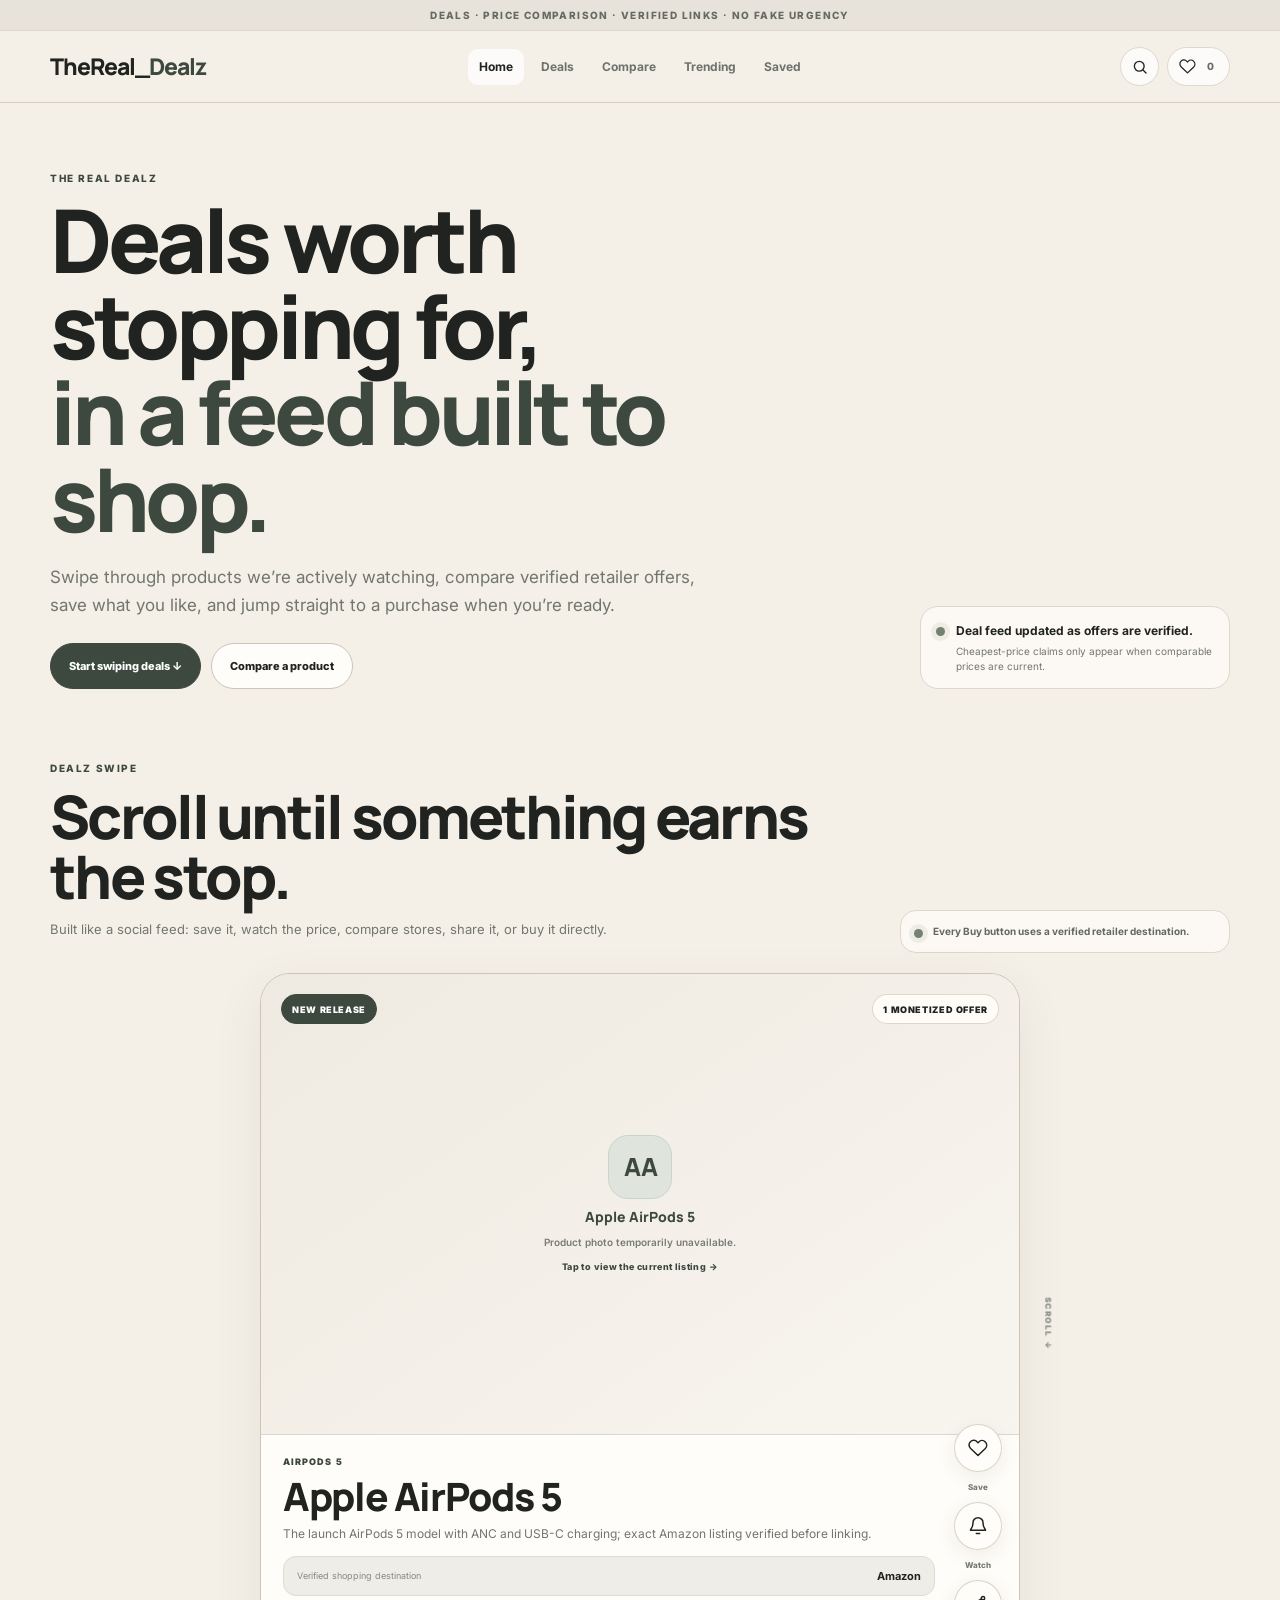
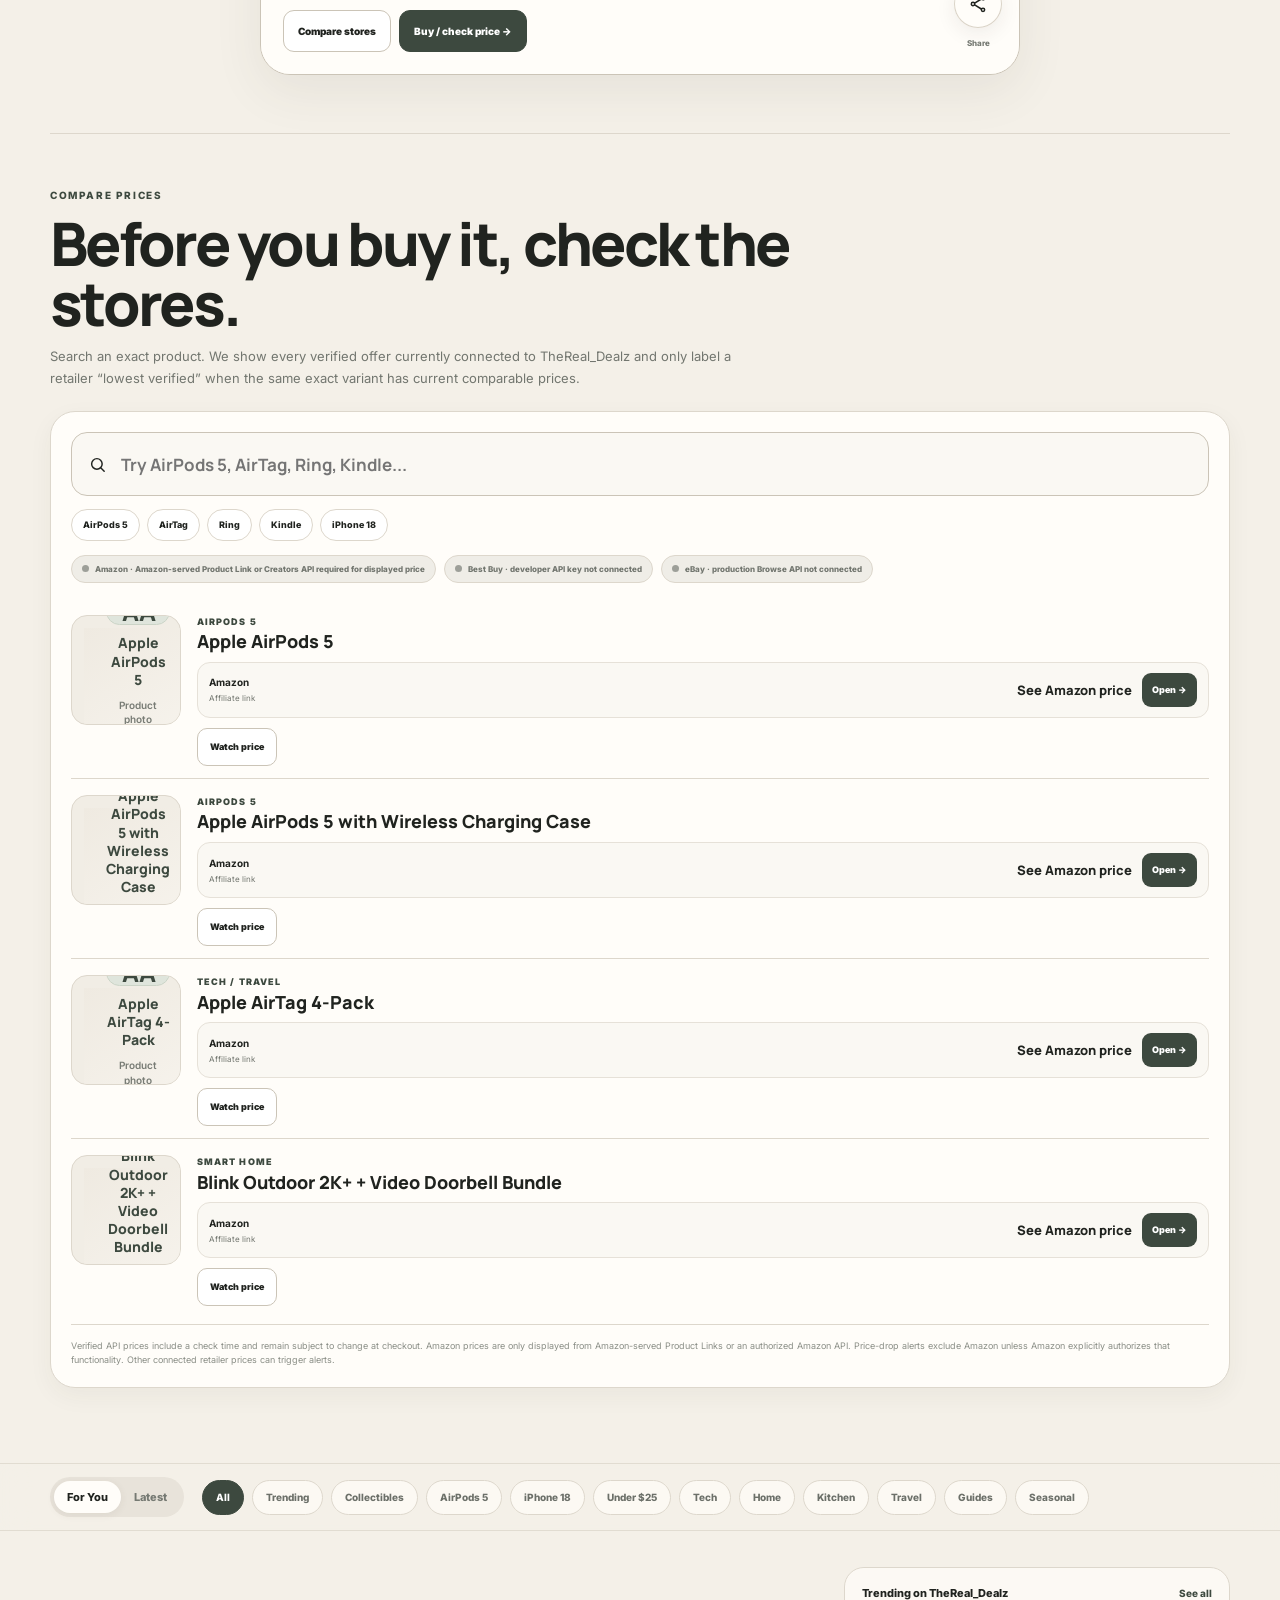
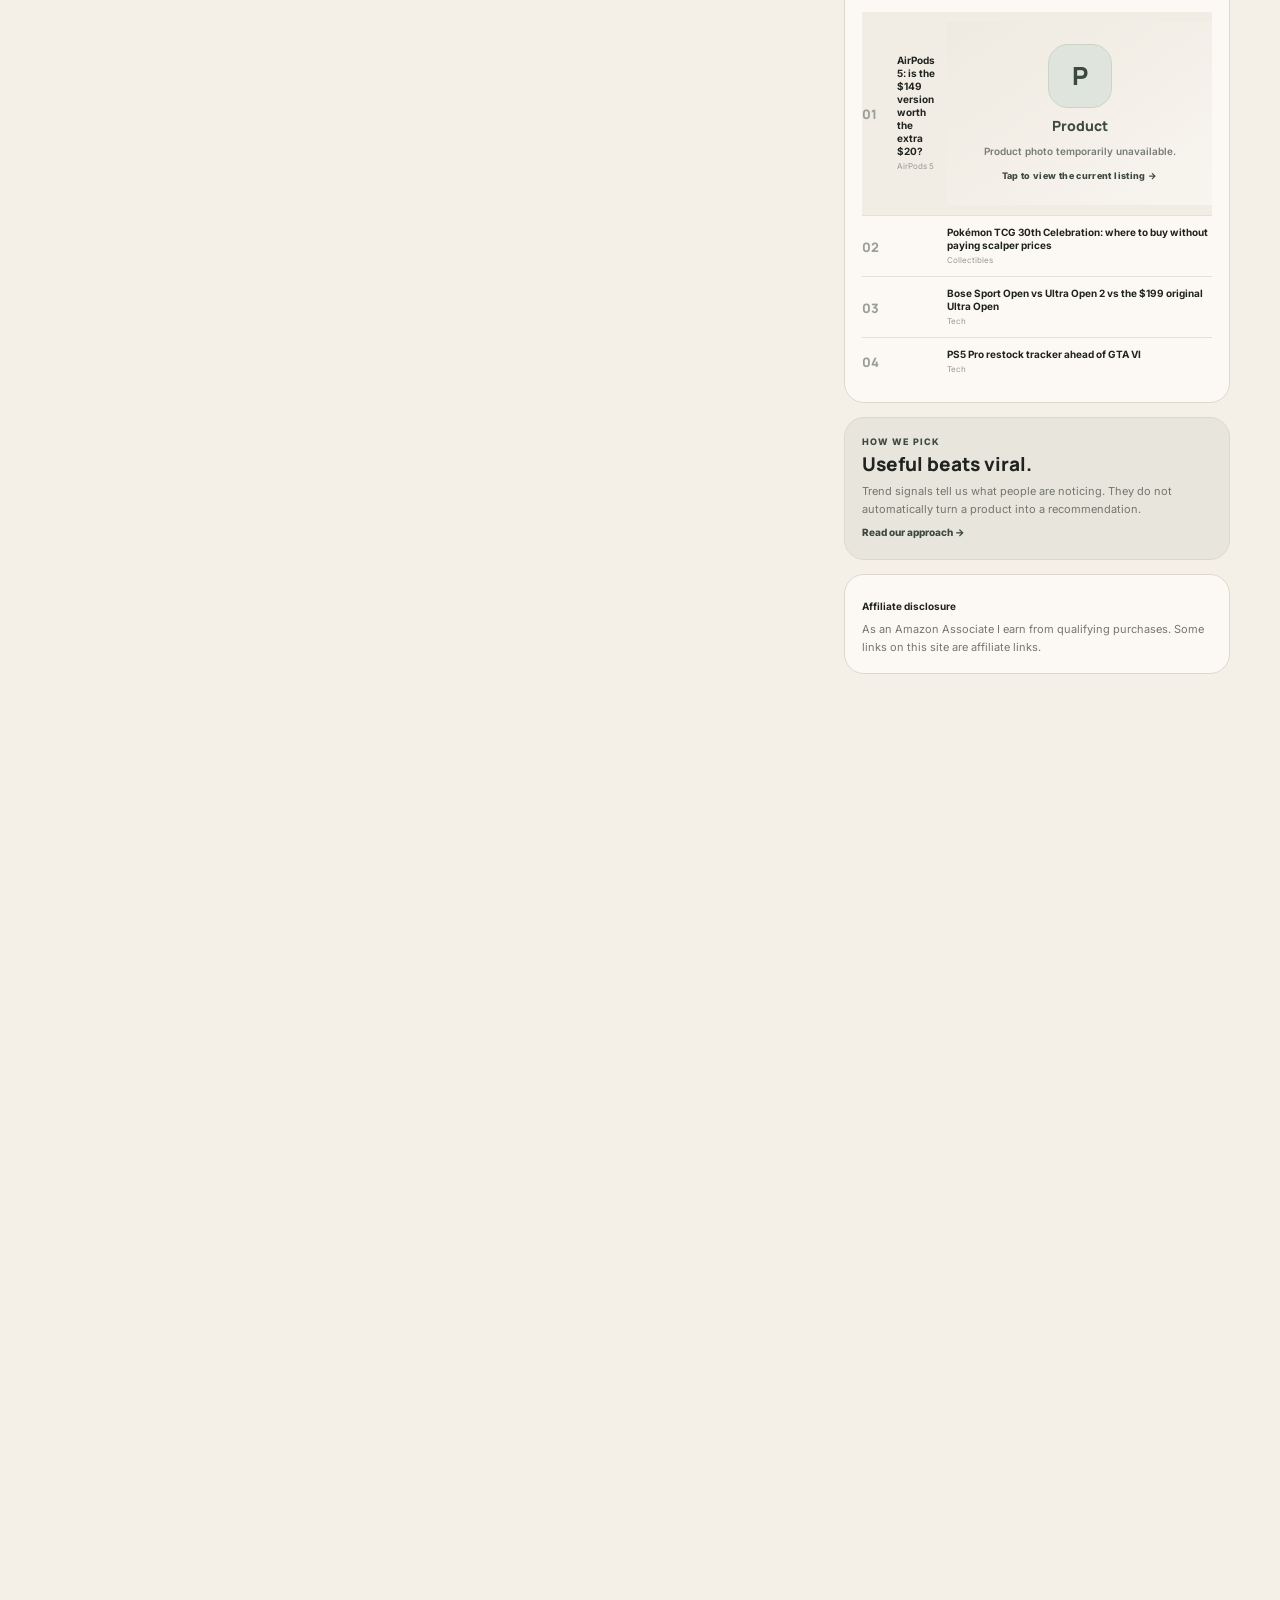
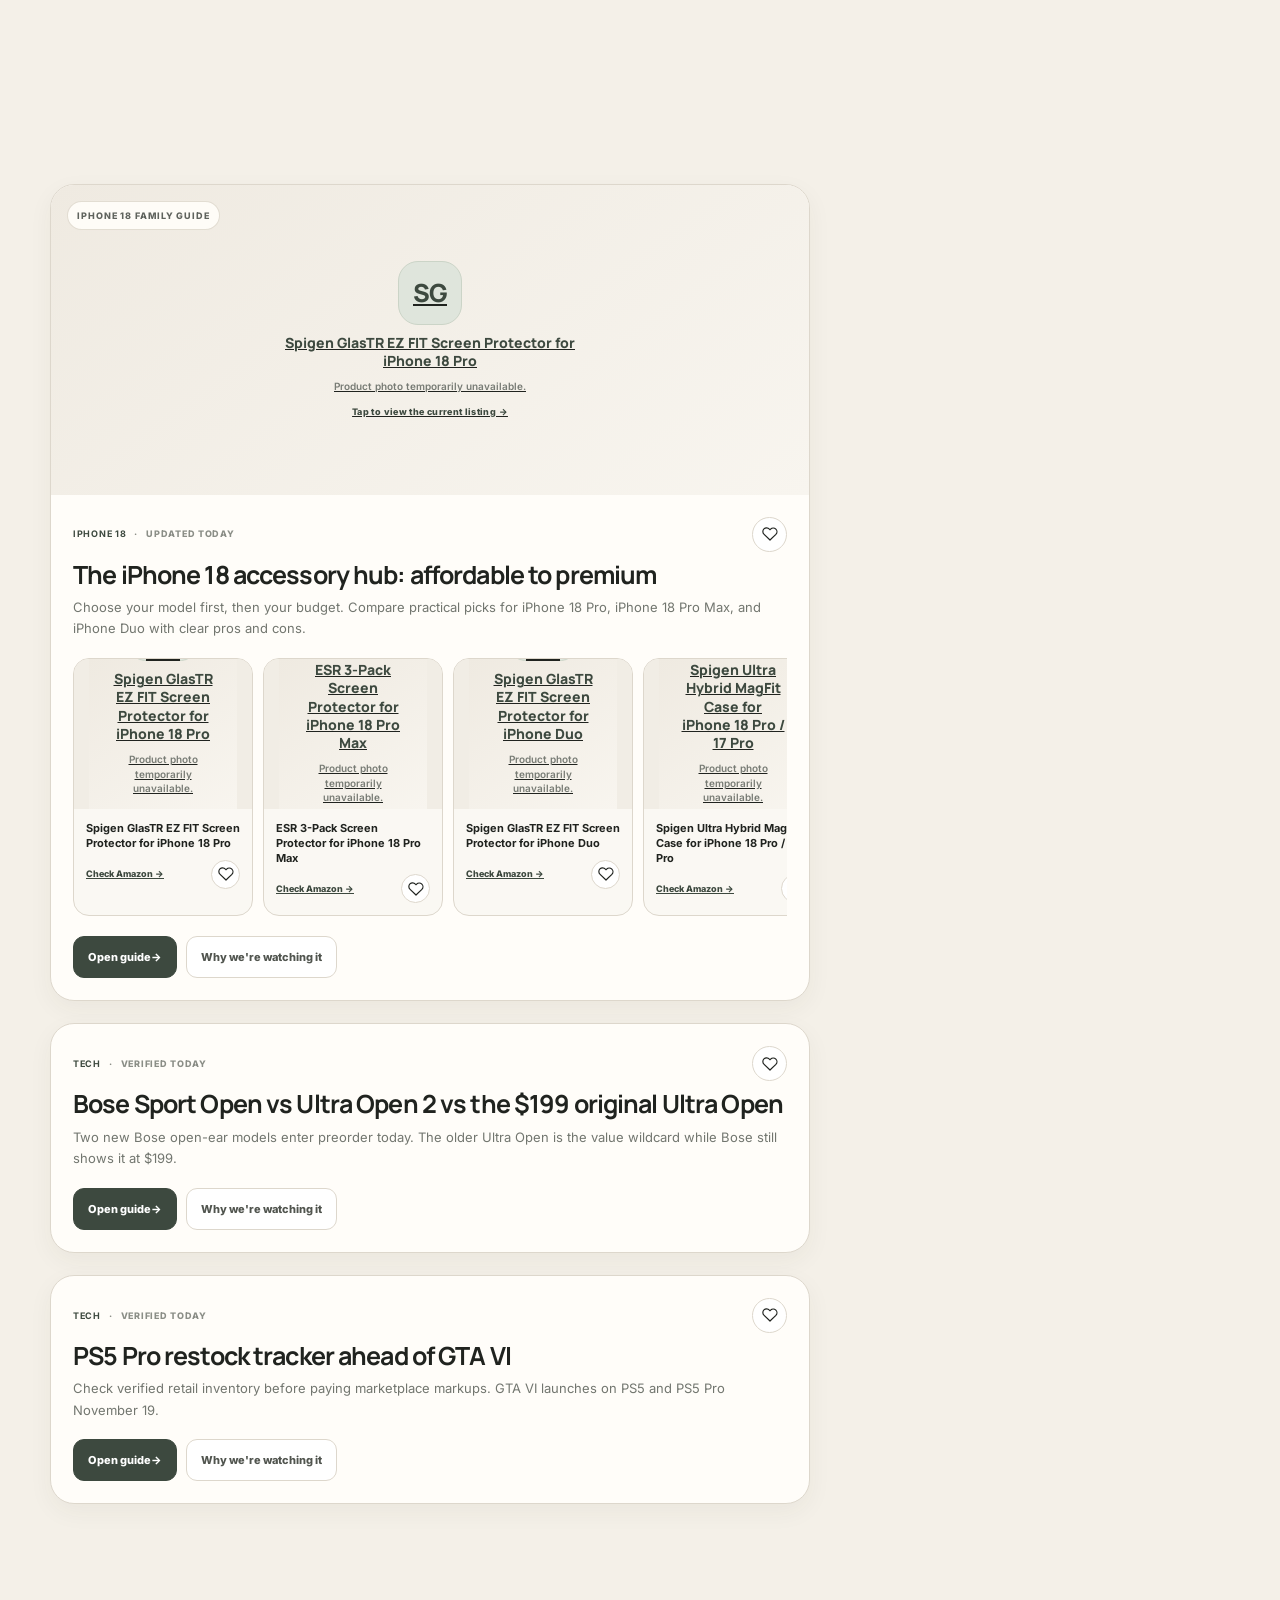
==== index.html @ d18df72d "Publish hourly price refresh compliance update" ====
<!doctype html>
<html lang="en">
<head>
  <meta charset="utf-8">
  <meta name="viewport" content="width=device-width,initial-scale=1,viewport-fit=cover">
  <meta name="theme-color" content="#f4f0e8">
  <meta http-equiv="Cache-Control" content="no-cache, no-store, must-revalidate">
  <meta name="therealdealz-build" content="2026.09.19.35">
  <meta name="description" content="TheReal_Dealz — swipe deals, compare verified retailer offers, save products, watch for price drops, and shop through verified affiliate links.">
  <title>TheReal_Dealz — Deals, Price Comparison & Shopping Finds</title>
  <link rel="preconnect" href="https://fonts.googleapis.com">
  <link rel="preconnect" href="https://fonts.gstatic.com" crossorigin>
  <link href="https://fonts.googleapis.com/css2?family=Inter:wght@400;500;600;700;800&family=Manrope:wght@600;700;800&display=swap" rel="stylesheet">
  <link rel="stylesheet" href="styles.css?v=20260919-35">
  <link rel="stylesheet" href="deals.css?v=20260919-35">
</head>
<body>
  <div class="announcement">DEALS · PRICE COMPARISON · VERIFIED LINKS · NO FAKE URGENCY</div>

  <header class="site-header">
    <div class="header-inner">
      <button class="brand nav-trigger" data-view="home" aria-label="Go home">TheReal_<span>Dealz</span></button>

      <nav class="desktop-nav" aria-label="Main navigation">
        <button class="nav-link active" data-view="home">Home</button>
        <button class="nav-link" data-deal-anchor="dealSwipe">Deals</button>
        <button class="nav-link" data-deal-anchor="dealCompare">Compare</button>
        <button class="nav-link" data-view="trending">Trending</button>
        <button class="nav-link" data-view="saved">Saved</button>
      </nav>

      <div class="header-actions">
        <button class="icon-button nav-trigger" data-view="search" aria-label="Search">
          <svg viewBox="0 0 24 24" aria-hidden="true"><circle cx="11" cy="11" r="6.5"></circle><path d="m16 16 4 4"></path></svg>
        </button>
        <button class="saved-button nav-trigger" data-view="saved" aria-label="Saved items">
          <svg viewBox="0 0 24 24" aria-hidden="true"><path d="M20.8 4.7a5.6 5.6 0 0 0-7.9 0L12 5.6l-.9-.9a5.6 5.6 0 1 0-7.9 7.9L12 21l8.8-8.4a5.6 5.6 0 0 0 0-7.9Z"></path></svg>
          <span class="saved-count" id="savedCount">0</span>
        </button>
      </div>
    </div>
  </header>

  <main id="app">
    <section class="view active" id="homeView" data-view-panel="home">
      <div class="home-intro shell">
        <div>
          <p class="kicker">THE REAL DEALZ</p>
          <h1>Deals worth stopping for,<br><span>in a feed built to shop.</span></h1>
          <p class="intro-copy">Swipe through products we’re actively watching, compare verified retailer offers, save what you like, and jump straight to a purchase when you’re ready.</p>
          <div class="hero-actions">
            <button class="hero-primary" data-deal-anchor="dealSwipe">Start swiping deals ↓</button>
            <button class="hero-secondary" data-deal-anchor="dealCompare">Compare a product</button>
          </div>
        </div>
        <div class="intro-note">
          <span class="pulse-dot"></span>
          <div><strong>Deal feed updated as offers are verified.</strong><small>Cheapest-price claims only appear when comparable prices are current.</small></div>
        </div>
      </div>

      <section class="deal-zone shell" id="dealSwipe" aria-labelledby="dealSwipeTitle">
        <div class="deal-zone-head">
          <div>
            <p class="kicker">DEALZ SWIPE</p>
            <h2 id="dealSwipeTitle">Scroll until something earns the stop.</h2>
            <p>Built like a social feed: save it, watch the price, compare stores, share it, or buy it directly.</p>
          </div>
          <div class="deal-zone-note"><span class="pulse-dot"></span><strong>Every Buy button uses a verified retailer destination.</strong></div>
        </div>
        <div class="deal-swipe-stage">
          <div class="deal-swipe-feed" id="dealSwipeFeed" aria-label="Swipeable deals feed"></div>
          <div class="deal-swipe-hint">Scroll ↓</div>
        </div>
      </section>

      <section class="compare-zone shell" id="dealCompare" aria-labelledby="dealCompareTitle">
        <div class="compare-intro">
          <p class="kicker">COMPARE PRICES</p>
          <h2 id="dealCompareTitle">Before you buy it, check the stores.</h2>
          <p>Search an exact product. We show every verified offer currently connected to TheReal_Dealz and only label a retailer “lowest verified” when the same exact variant has current comparable prices.</p>
        </div>
        <div class="compare-app">
          <label class="deal-search" for="dealCompareSearch">
            <svg viewBox="0 0 24 24" aria-hidden="true"><circle cx="11" cy="11" r="6.5"></circle><path d="m16 16 4 4"></path></svg>
            <input id="dealCompareSearch" type="search" placeholder="Try AirPods 5, AirTag, Ring, Kindle..." autocomplete="off">
          </label>
          <div class="compare-quick" id="compareQuick"></div>
          <div id="priceSourceStatus" class="price-source-status"></div>
          <div id="dealCompareResults" class="deal-compare-results"></div>
          <div class="compare-footnote">Verified API prices include a check time and remain subject to change at checkout. Amazon prices are only displayed from Amazon-served Product Links or an authorized Amazon API. Price-drop alerts exclude Amazon unless Amazon explicitly authorizes that functionality. Other connected retailer prices can trigger alerts.</div>
        </div>
      </section>

      <div class="feed-controls-wrap">
        <div class="feed-controls shell">
          <div class="feed-tabs" role="tablist" aria-label="Feed mode">
            <button class="feed-tab active" data-feed-mode="for-you">For You</button>
            <button class="feed-tab" data-feed-mode="latest">Latest</button>
          </div>
          <div class="category-scroller" id="categoryScroller" aria-label="Feed categories"></div>
        </div>
      </div>

      <div class="home-layout shell">
        <section class="feed-column" aria-label="Main shopping feed">
          <div id="featuredPost"></div>
          <div id="feed" class="feed-stack"></div>
          <div id="feedSentinel" class="feed-sentinel" aria-hidden="true"></div>
          <div id="feedEnd" class="feed-end hidden">You’re caught up for now.</div>
        </section>

        <aside class="home-sidebar">
          <div class="sidebar-card">
            <div class="sidebar-heading"><span>Trending on TheReal_Dealz</span><button data-view="trending" class="text-link nav-trigger">See all</button></div>
            <div id="sidebarTrending"></div>
          </div>
          <div class="sidebar-card soft">
            <p class="sidebar-kicker">HOW WE PICK</p>
            <h3>Useful beats viral.</h3>
            <p>Trend signals tell us what people are noticing. They do not automatically turn a product into a recommendation.</p>
            <button class="text-link open-post" data-post="how-we-pick">Read our approach →</button>
          </div>
          <div class="sidebar-card disclosure-card">
            <strong>Affiliate disclosure</strong>
            <p>As an Amazon Associate I earn from qualifying purchases. Some links on this site are affiliate links.</p>
          </div>
        </aside>
      </div>
    </section>

    <section class="view shell page-view" id="trendingView" data-view-panel="trending">
      <div class="page-head">
        <div><p class="kicker">DISCOVER</p><h2>Trending on TheReal_Dealz</h2><p>What our current monitoring system is paying attention to — not a claim about universal sales rankings.</p></div>
      </div>
      <div id="trendingList" class="rank-list"></div>
    </section>

    <section class="view shell page-view" id="watchlistView" data-view-panel="watchlist">
      <div class="page-head">
        <div><p class="kicker">WATCHLIST</p><h2>Products we’re actively watching.</h2><p>Saved products and verified shopping destinations. API-backed prices refresh through the site price service; otherwise the retailer remains the source of truth.</p></div>
      </div>
      <div id="watchlistGrid" class="product-grid"></div>
    </section>

    <section class="view shell page-view" id="guidesView" data-view-panel="guides">
      <div class="page-head">
        <div><p class="kicker">BUYING GUIDES</p><h2>Know what you’re buying.</h2><p>Practical explainers and comparisons designed to help before you click “buy.”</p></div>
      </div>
      <div id="guidesFeed" class="feed-stack narrow"></div>
    </section>

    <section class="view shell page-view" id="categoriesView" data-view-panel="categories">
      <div class="page-head">
        <div><p class="kicker">BROWSE</p><h2>Shop by interest.</h2><p>Choose a category and jump straight into a filtered feed.</p></div>
      </div>
      <div id="categoryGrid" class="category-grid"></div>
    </section>

    <section class="view shell page-view search-page" id="searchView" data-view-panel="search">
      <div class="search-shell">
        <p class="kicker">SEARCH THE FEED</p>
        <label class="search-box" for="siteSearch">
          <svg viewBox="0 0 24 24" aria-hidden="true"><circle cx="11" cy="11" r="6.5"></circle><path d="m16 16 4 4"></path></svg>
          <input id="siteSearch" type="search" placeholder="What are you looking for?" autocomplete="off">
        </label>
        <div class="search-suggestions">
          <button data-query="iPhone 18">iPhone 18</button>
                    <button data-query="AirTag">AirTags</button>
          <button data-query="under $25">Under $25</button>
          <button data-query="Kitchen">Kitchen</button>
          <button data-query="Travel">Travel</button>
          <button data-query="Smart Home">Smart Home</button>
          <button data-query="Gift">Gift ideas</button>
        </div>
        <div id="searchResults" class="search-results"></div>
      </div>
    </section>

    <section class="view shell page-view" id="savedView" data-view-panel="saved">
      <div class="page-head">
        <div><p class="kicker">YOUR LIST</p><h2>Saved for later.</h2><p>Saved locally on this device — no account required.</p></div>
      </div>
      <div id="savedContent"></div>
    </section>

    <section class="view shell page-view" id="moreView" data-view-panel="more">
      <div class="page-head">
        <div><p class="kicker">THE REAL DEALZ</p><h2>More</h2></div>
      </div>
      <div class="more-grid">
        <button class="more-card nav-trigger" data-view="watchlist"><span>Track</span><strong>Watchlist</strong><small>Products we’re actively watching</small></button>
        <button class="more-card nav-trigger" data-view="guides"><span>Learn</span><strong>Guides</strong><small>Comparisons and buying explainers</small></button>
        <button class="more-card nav-trigger" data-view="categories"><span>Browse</span><strong>Categories</strong><small>Tech, Home, Kitchen, Travel & more</small></button>
        <a class="more-card" href="https://www.tiktok.com/@the_realdealz" target="_blank" rel="noopener"><span>Follow</span><strong>TikTok</strong><small>@the_realdealz</small></a>
        <a class="more-card" href="https://linktr.ee/TheReal_Dealz" target="_blank" rel="noopener"><span>Links</span><strong>All The Dealz</strong><small>Open Linktree</small></a>
        <div class="more-card static"><span>Transparency</span><strong>Affiliate disclosure</strong><small>As an Amazon Associate I earn from qualifying purchases.</small></div>
      </div>
      <div class="about-panel">
        <p class="kicker">ABOUT</p>
        <h3>We filter the internet so you don’t have to.</h3>
        <p>TheReal_Dealz is built around useful finds, timely shopping opportunities, and honest context. Viral does not automatically mean recommended, and an affiliate relationship does not replace verification.</p>
      </div>
    </section>
  </main>

  <nav class="mobile-nav" aria-label="Mobile navigation">
    <button class="mobile-nav-item active" data-view="home">
      <svg viewBox="0 0 24 24"><path d="m3 11 9-8 9 8"></path><path d="M5 10v10h14V10"></path></svg><span>Home</span>
    </button>
    <button class="mobile-nav-item" data-deal-anchor="dealSwipe">
      <svg viewBox="0 0 24 24"><path d="M7 4h10l3 4-8 12L4 8Z"></path><path d="M8 8h8"></path></svg><span>Deals</span>
    </button>
    <button class="mobile-nav-item" data-deal-anchor="dealCompare">
      <svg viewBox="0 0 24 24"><path d="M4 7h16"></path><path d="M4 17h16"></path><circle cx="9" cy="7" r="2"></circle><circle cx="15" cy="17" r="2"></circle></svg><span>Compare</span>
    </button>
    <button class="mobile-nav-item" data-view="saved">
      <svg viewBox="0 0 24 24"><path d="M20.8 4.7a5.6 5.6 0 0 0-7.9 0L12 5.6l-.9-.9a5.6 5.6 0 1 0-7.9 7.9L12 21l8.8-8.4a5.6 5.6 0 0 0 0-7.9Z"></path></svg><span>Saved</span>
    </button>
    <button class="mobile-nav-item" data-view="more">
      <svg viewBox="0 0 24 24"><circle cx="5" cy="12" r="1.5"></circle><circle cx="12" cy="12" r="1.5"></circle><circle cx="19" cy="12" r="1.5"></circle></svg><span>More</span>
    </button>
  </nav>

  <div class="post-modal" id="postModal" aria-hidden="true">
    <button class="modal-backdrop" data-close-modal aria-label="Close post"></button>
    <article class="modal-sheet" role="dialog" aria-modal="true" aria-labelledby="modalTitle">
      <button class="modal-close" data-close-modal aria-label="Close">×</button>
      <div id="modalContent"></div>
    </article>
  </div>

  <div class="toast" id="toast" role="status" aria-live="polite"></div>

  <script src="image-fallback.js?v=20260919-35"></script>
  <script src="data/posts.js?v=20260919-35"></script>
  <script src="app.js?v=20260919-35"></script>
  <script src="deals.js?v=20260919-35"></script>
</body>
</html>
---- styles.css ----
:root{
  --bg:#f4f0e8;
  --surface:#fffdf9;
  --surface-2:#ece7dd;
  --surface-3:#ded8cc;
  --text:#20231f;
  --muted:#72766f;
  --muted-2:#92958e;
  --sage:#748071;
  --sage-dark:#3d493f;
  --sage-soft:#dfe5dc;
  --taupe:#a89683;
  --line:#ddd7cc;
  --line-strong:#cbc4b7;
  --shadow:0 16px 50px rgba(65,58,47,.08);
  --shadow-soft:0 8px 24px rgba(65,58,47,.05);
  --radius:24px;
  --radius-sm:16px;
  --header:72px;
}
*{box-sizing:border-box}
html{scroll-behavior:smooth}
body{margin:0;background:var(--bg);color:var(--text);font-family:Inter,system-ui,-apple-system,BlinkMacSystemFont,"Segoe UI",sans-serif;line-height:1.5;-webkit-font-smoothing:antialiased;padding-bottom:0}
button,input{font:inherit}
button{color:inherit}
a{color:inherit}
img{max-width:100%}
svg{fill:none;stroke:currentColor;stroke-width:1.8;stroke-linecap:round;stroke-linejoin:round}
.shell{width:min(1180px,calc(100% - 32px));margin:auto}
.hidden{display:none!important}
.announcement{height:31px;display:grid;place-items:center;background:#e8e3da;border-bottom:1px solid var(--line);color:#666a63;font-size:10px;letter-spacing:.14em;font-weight:800}
.site-header{height:var(--header);position:sticky;top:0;z-index:40;background:rgba(244,240,232,.88);backdrop-filter:blur(18px);border-bottom:1px solid rgba(203,196,183,.8)}
.header-inner{width:min(1180px,calc(100% - 32px));height:100%;margin:auto;display:grid;grid-template-columns:1fr auto 1fr;align-items:center;gap:28px}
.brand{justify-self:start;border:0;background:none;padding:0;font:800 23px/1 Manrope,Inter,sans-serif;letter-spacing:-1px;cursor:pointer}
.brand span{color:var(--sage-dark)}
.desktop-nav{display:flex;gap:6px}
.nav-link,.feed-tab{border:0;background:transparent;cursor:pointer}
.nav-link{padding:9px 11px;border-radius:10px;color:#6e726b;font-size:12px;font-weight:700}
.nav-link:hover,.nav-link.active{background:rgba(255,255,255,.72);color:var(--text)}
.header-actions{justify-self:end;display:flex;align-items:center;gap:8px}
.icon-button,.saved-button{height:39px;border:1px solid var(--line);background:rgba(255,255,255,.74);border-radius:999px;display:flex;align-items:center;justify-content:center;cursor:pointer}
.icon-button{width:39px}.icon-button svg{width:18px;height:18px}
.saved-button{padding:0 11px;gap:6px}.saved-button svg{width:17px;height:17px}.saved-count{min-width:16px;font-size:10px;font-weight:800;color:#676b64}
.home-intro{display:grid;grid-template-columns:minmax(0,1fr) 310px;align-items:end;gap:80px;padding:68px 0 44px}
.kicker{margin:0 0 10px;color:var(--sage-dark);font-size:10px;font-weight:800;letter-spacing:.16em;text-transform:uppercase}
.home-intro h1,.page-head h2{margin:0;font-family:Manrope,Inter,sans-serif;letter-spacing:-.05em}
.home-intro h1{max-width:820px;font-size:clamp(48px,7vw,88px);line-height:.98;font-weight:800}
.home-intro h1 span{color:var(--sage-dark)}
.intro-copy{max-width:650px;margin:22px 0 0;color:var(--muted);font-size:17px;line-height:1.65}
.intro-note{align-self:end;border:1px solid var(--line);background:rgba(255,253,249,.75);border-radius:18px;padding:15px;display:grid;grid-template-columns:auto 1fr;gap:11px}
.pulse-dot{width:9px;height:9px;margin-top:5px;border-radius:50%;background:var(--sage);box-shadow:0 0 0 5px rgba(116,128,113,.11)}
.intro-note strong,.intro-note small{display:block}.intro-note strong{font-size:12px}.intro-note small{margin-top:4px;color:var(--muted);font-size:10px;line-height:1.45}
.feed-controls-wrap{position:sticky;top:var(--header);z-index:30;background:rgba(244,240,232,.92);backdrop-filter:blur(14px);border-block:1px solid rgba(221,215,204,.82)}
.feed-controls{display:flex;align-items:center;gap:18px;min-height:66px}
.feed-tabs{display:flex;padding:4px;background:#e8e3da;border-radius:999px;flex:0 0 auto}
.feed-tab{border-radius:999px;padding:8px 13px;color:#767a73;font-size:11px;font-weight:800}
.feed-tab.active{background:var(--surface);box-shadow:0 2px 9px rgba(65,58,47,.07);color:var(--text)}
.category-scroller{display:flex;gap:8px;overflow:auto;scrollbar-width:none;padding:9px 0}.category-scroller::-webkit-scrollbar{display:none}
.category-chip{flex:0 0 auto;border:1px solid var(--line);background:rgba(255,253,249,.72);border-radius:999px;padding:9px 13px;font-size:10px;font-weight:800;color:#6c7069;cursor:pointer}
.category-chip:hover,.category-chip.active{background:var(--sage-dark);border-color:var(--sage-dark);color:#fff}
.home-layout{display:grid;grid-template-columns:minmax(0,760px) minmax(260px,1fr);gap:34px;align-items:start;padding:36px 0 80px}
.feed-column{min-width:0}
.feed-stack{display:flex;flex-direction:column;gap:22px}
.feed-stack.narrow{max-width:780px}
.post-card{position:relative;background:var(--surface);border:1px solid var(--line);border-radius:var(--radius);overflow:hidden;box-shadow:var(--shadow-soft);transition:transform .2s ease,box-shadow .2s ease,border-color .2s ease}
.post-card:hover{transform:translateY(-2px);box-shadow:var(--shadow);border-color:var(--line-strong)}
.post-card.reveal{opacity:0;transform:translateY(18px)}
.post-card.reveal.visible{opacity:1;transform:none;transition:opacity .55s ease,transform .55s ease,box-shadow .2s ease,border-color .2s ease}
.featured-post{margin-bottom:22px}
.post-media{position:relative;display:block;background:#eeebe4;overflow:hidden}
.post-media img{display:block;width:100%;height:100%;object-fit:contain;padding:28px;transition:transform .35s ease}
.post-card:hover .post-media img{transform:scale(1.015)}
.post-media.media-wide{height:390px;background:linear-gradient(145deg,#e9e5dc,#faf8f3)}
.post-media.media-medium{height:310px}
.post-media.media-small{height:240px}
.media-collage{height:390px;display:grid;grid-template-columns:1.15fr .85fr;gap:1px;background:var(--line)}
.media-collage>div{background:#f8f6f1;display:flex;align-items:center;justify-content:center;overflow:hidden}
.media-collage .collage-main{grid-row:span 2}.media-collage img{width:100%;height:100%;object-fit:contain;padding:26px}
.post-badge{position:absolute;left:16px;top:16px;z-index:2;padding:7px 9px;border-radius:999px;background:rgba(255,253,249,.92);backdrop-filter:blur(8px);border:1px solid rgba(221,215,204,.85);font-size:9px;font-weight:800;letter-spacing:.1em;text-transform:uppercase;color:#5f635d}
.post-body{padding:22px}
.post-topline{display:flex;align-items:center;justify-content:space-between;gap:15px;margin-bottom:9px}
.post-meta{display:flex;align-items:center;gap:8px;flex-wrap:wrap;color:#8b8e87;font-size:9px;font-weight:800;letter-spacing:.08em;text-transform:uppercase}
.post-meta b{color:var(--sage-dark)}
.heart-button{width:35px;height:35px;border:1px solid var(--line);background:#fff;border-radius:50%;display:grid;place-items:center;cursor:pointer;flex:0 0 auto}
.heart-button svg{width:16px;height:16px}.heart-button.saved{background:var(--sage-soft);border-color:#cad2c6;color:var(--sage-dark)}.heart-button.saved svg{fill:currentColor}
.post-body h2,.post-body h3{font-family:Manrope,Inter,sans-serif;letter-spacing:-.035em}
.post-body h2{font-size:clamp(28px,4vw,43px);line-height:1.04;margin:6px 0 10px}
.post-body h3{font-size:25px;line-height:1.1;margin:5px 0 9px}
.post-body p{color:var(--muted);font-size:13px;line-height:1.65;margin:0}
.post-actions{display:flex;align-items:center;gap:9px;flex-wrap:wrap;margin-top:18px}
.primary-link,.secondary-link,.amazon-button{display:inline-flex;align-items:center;justify-content:center;min-height:42px;border-radius:11px;padding:0 14px;font-size:11px;font-weight:800;text-decoration:none;cursor:pointer}
.primary-link,.amazon-button{border:1px solid var(--sage-dark);background:var(--sage-dark);color:#fff}
.secondary-link{border:1px solid var(--line);background:#fff;color:#51554f}
.text-link{border:0;background:none;padding:0;color:var(--sage-dark);font-size:10px;font-weight:800;cursor:pointer}
.quick-card{display:grid;grid-template-columns:230px 1fr}
.quick-card .post-media{height:100%;min-height:270px;border-right:1px solid var(--line)}
.quick-card .post-body{display:flex;flex-direction:column;justify-content:center}
.product-rail{display:grid;grid-auto-flow:column;grid-auto-columns:minmax(180px,1fr);gap:10px;overflow-x:auto;scroll-snap-type:x mandatory;scrollbar-width:none;margin-top:18px;padding-bottom:2px}.product-rail::-webkit-scrollbar{display:none}
.mini-product{scroll-snap-align:start;border:1px solid var(--line);border-radius:16px;background:#faf8f3;overflow:hidden;min-width:0}
.mini-product-image{height:150px;background:#fff;display:flex;align-items:center;justify-content:center;padding:15px}.mini-product-image img{width:100%;height:100%;object-fit:contain}
.mini-product-copy{padding:12px}.mini-product-copy strong{font-size:11px;line-height:1.35;display:block}.mini-product-actions{display:flex;justify-content:space-between;align-items:center;margin-top:9px}.mini-product-actions a{font-size:9px;font-weight:800;color:var(--sage-dark)}.mini-product-actions .heart-button{width:29px;height:29px}
.comparison-row{display:grid;grid-template-columns:1fr auto 1fr;gap:12px;align-items:center;margin-top:17px}.versus{font-size:9px;font-weight:900;color:#969990}
.compare-product{border:1px solid var(--line);border-radius:15px;background:#faf8f3;padding:12px;text-align:center}.compare-product img{height:125px;object-fit:contain}.compare-product strong{display:block;font-size:10px;line-height:1.35;margin-top:7px}
.guide-art{height:310px;display:grid;place-items:center;background:linear-gradient(135deg,#dfe6da,#f0eee7);position:relative;overflow:hidden}.guide-art:before,.guide-art:after{content:"";position:absolute;border-radius:50%;border:1px solid rgba(61,73,63,.12)}.guide-art:before{width:290px;height:290px}.guide-art:after{width:180px;height:180px}.matcha-cup{position:relative;z-index:2;width:130px;height:115px;border-radius:15px 15px 55px 55px;background:#faf7ee;box-shadow:0 18px 35px rgba(48,55,45,.12)}.matcha-cup:before{content:"";position:absolute;left:9px;right:9px;top:8px;height:28px;border-radius:50%;background:#8fa37f;border:7px solid #faf7ee}.matcha-cup:after{content:"";position:absolute;right:-36px;top:29px;width:48px;height:55px;border:9px solid #faf7ee;border-left:0;border-radius:0 30px 30px 0}
.feed-sentinel{height:16px}.feed-end{text-align:center;color:#8a8d86;font-size:11px;padding:24px 0}
.empty-state{border:1px dashed var(--line-strong);border-radius:20px;padding:44px 24px;text-align:center;background:rgba(255,253,249,.52)}.empty-state h3{font:800 21px Manrope,Inter,sans-serif;margin:0 0 8px}.empty-state p{color:var(--muted);font-size:12px;max-width:500px;margin:0 auto}
.home-sidebar{position:sticky;top:calc(var(--header) + 88px);display:flex;flex-direction:column;gap:14px}
.sidebar-card{border:1px solid var(--line);background:rgba(255,253,249,.74);border-radius:20px;padding:17px}.sidebar-card.soft{background:#e8e5dc}.sidebar-card h3{font:800 19px/1.1 Manrope,Inter,sans-serif;margin:5px 0 8px}.sidebar-card p{color:#73766f;font-size:11px;line-height:1.6;margin:0}.sidebar-kicker{font-size:9px!important;font-weight:800;color:var(--sage-dark)!important;letter-spacing:.12em}
.sidebar-heading{display:flex;justify-content:space-between;align-items:center;margin-bottom:10px}.sidebar-heading>span{font-size:11px;font-weight:800}
.side-rank{display:grid;grid-template-columns:27px 42px 1fr;gap:8px;align-items:center;padding:10px 0;border-top:1px solid #e6e1d7}.side-rank:first-child{border-top:0}.side-rank .number{font:800 13px Manrope,Inter,sans-serif;color:#9c9f98}.side-rank img{width:42px;height:42px;object-fit:contain;background:#fff;border-radius:10px}.side-rank button{border:0;background:none;text-align:left;padding:0;cursor:pointer}.side-rank strong{display:block;font-size:10px;line-height:1.3}.side-rank span{display:block;color:#979a93;font-size:8px;margin-top:2px}
.disclosure-card strong{font-size:10px}.disclosure-card p{margin-top:5px}
.view{display:none}.view.active{display:block}
.page-view{padding:62px 0 90px}
.page-head{display:flex;justify-content:space-between;gap:20px;align-items:end;margin-bottom:28px}.page-head h2{font-size:clamp(38px,6vw,68px);line-height:1}.page-head p:not(.kicker){max-width:670px;color:var(--muted);font-size:13px;line-height:1.65;margin:16px 0 0}
.rank-list{display:flex;flex-direction:column;border-top:1px solid var(--line)}
.rank-card{display:grid;grid-template-columns:72px 120px minmax(0,1fr) auto;gap:20px;align-items:center;padding:18px 0;border-bottom:1px solid var(--line)}
.rank-number{font:800 34px Manrope,Inter,sans-serif;color:#a7aaa3}.rank-card img{width:120px;height:100px;object-fit:contain;background:#fff;border-radius:14px;border:1px solid var(--line)}.rank-copy strong{font:800 17px/1.25 Manrope,Inter,sans-serif;display:block}.rank-copy span{display:block;color:#898c85;font-size:10px;margin-top:5px}
.rank-card .primary-link{white-space:nowrap}
.product-grid{display:grid;grid-template-columns:repeat(3,1fr);gap:15px}
.product-card{background:var(--surface);border:1px solid var(--line);border-radius:20px;overflow:hidden;box-shadow:var(--shadow-soft);display:flex;flex-direction:column}
.product-card-image{height:230px;background:#fff;display:flex;align-items:center;justify-content:center;padding:23px}.product-card-image img{width:100%;height:100%;object-fit:contain}.product-card-copy{padding:17px;display:flex;flex-direction:column;flex:1}.product-card-label{font-size:8px;font-weight:800;letter-spacing:.11em;color:var(--sage-dark);text-transform:uppercase}.product-card h3{font:800 17px/1.25 Manrope,Inter,sans-serif;margin:7px 0 8px}.product-card p{color:var(--muted);font-size:10px;line-height:1.5;margin:0}.product-card-actions{display:flex;gap:8px;align-items:center;margin-top:auto;padding-top:14px}.product-card-actions .amazon-button{flex:1;min-height:39px}.product-card-actions .heart-button{width:39px;height:39px}
.category-grid{display:grid;grid-template-columns:repeat(4,1fr);gap:14px}
.category-card{min-height:190px;border:1px solid var(--line);background:var(--surface);border-radius:20px;padding:18px;display:flex;flex-direction:column;justify-content:space-between;text-align:left;cursor:pointer;box-shadow:var(--shadow-soft)}
.category-card:hover{transform:translateY(-2px);box-shadow:var(--shadow)}
.category-card span{font-size:9px;font-weight:800;letter-spacing:.12em;color:#9a9d96}.category-card strong{font:800 25px Manrope,Inter,sans-serif;letter-spacing:-.03em}.category-card small{color:var(--muted);font-size:10px}
.search-page{max-width:940px}.search-shell{padding-top:10px}.search-box{height:68px;display:flex;align-items:center;gap:14px;border:1px solid var(--line-strong);background:var(--surface);border-radius:18px;padding:0 18px;box-shadow:var(--shadow-soft)}.search-box svg{width:21px;height:21px;color:#777a73}.search-box input{border:0;outline:0;background:transparent;width:100%;font:600 20px Manrope,Inter,sans-serif;color:var(--text)}.search-box input::placeholder{color:#acafa8}
.search-suggestions{display:flex;gap:8px;flex-wrap:wrap;margin:14px 0 30px}.search-suggestions button{border:1px solid var(--line);background:#fff;border-radius:999px;padding:8px 11px;font-size:9px;font-weight:800;cursor:pointer}
.search-results{display:flex;flex-direction:column;gap:12px}.search-result{display:grid;grid-template-columns:90px 1fr auto;gap:14px;align-items:center;border-bottom:1px solid var(--line);padding:13px 0}.search-result img{width:90px;height:80px;object-fit:contain;background:#fff;border-radius:12px}.search-result strong{display:block;font:800 14px Manrope,Inter,sans-serif}.search-result span{display:block;color:#8b8e87;font-size:9px;margin-top:3px}.search-result button,.search-result a{border:0;background:none;color:var(--sage-dark);font-size:10px;font-weight:800;cursor:pointer}
.saved-section{margin-top:30px}.saved-section h3{font:800 22px Manrope,Inter,sans-serif;margin:0 0 14px}.saved-grid{display:grid;grid-template-columns:repeat(3,1fr);gap:14px}
.more-grid{display:grid;grid-template-columns:repeat(2,1fr);gap:14px}.more-card{min-height:150px;border:1px solid var(--line);background:var(--surface);border-radius:19px;padding:18px;text-align:left;text-decoration:none;display:flex;flex-direction:column;align-items:flex-start;cursor:pointer;box-shadow:var(--shadow-soft)}.more-card span{font-size:8px;font-weight:800;letter-spacing:.12em;color:var(--sage-dark);text-transform:uppercase}.more-card strong{font:800 22px Manrope,Inter,sans-serif;margin-top:auto}.more-card small{color:var(--muted);font-size:10px;margin-top:4px}.more-card.static{cursor:default}.about-panel{margin-top:34px;border-top:1px solid var(--line);padding-top:34px;max-width:750px}.about-panel h3{font:800 34px/1.06 Manrope,Inter,sans-serif;letter-spacing:-.04em;margin:0 0 13px}.about-panel>p:last-child{color:var(--muted);font-size:13px;line-height:1.7}
.mobile-nav{display:none}
.post-modal{position:fixed;inset:0;z-index:100;display:none}.post-modal.open{display:block}.modal-backdrop{position:absolute;inset:0;border:0;background:rgba(35,34,31,.38);backdrop-filter:blur(4px);cursor:pointer}.modal-sheet{position:absolute;right:0;top:0;height:100%;width:min(680px,100%);overflow:auto;background:var(--bg);box-shadow:-22px 0 70px rgba(35,34,31,.18);padding:0 0 50px}.modal-close{position:sticky;top:15px;z-index:3;margin:15px 15px 0 auto;width:40px;height:40px;border:1px solid var(--line);background:rgba(255,253,249,.93);backdrop-filter:blur(8px);border-radius:50%;display:grid;place-items:center;font-size:23px;cursor:pointer}.modal-cover{height:330px;background:#fff;display:flex;align-items:center;justify-content:center;margin-top:-55px}.modal-cover img{width:100%;height:100%;object-fit:contain;padding:32px}.modal-copy{padding:30px}.modal-copy .kicker{margin-bottom:8px}.modal-copy h2{font:800 clamp(32px,5vw,50px)/1.02 Manrope,Inter,sans-serif;letter-spacing:-.045em;margin:0 0 14px}.modal-copy .lede{font-size:15px;color:#666a63;line-height:1.7}.modal-body{margin-top:26px;border-top:1px solid var(--line);padding-top:24px}.modal-body h3{font:800 20px Manrope,Inter,sans-serif;margin:24px 0 8px}.modal-body p,.modal-body li{font-size:13px;color:#696d66;line-height:1.7}.related-block{margin-top:34px;border-top:1px solid var(--line);padding-top:25px}.related-block>strong{font-size:11px}.related-links{display:grid;grid-template-columns:repeat(2,1fr);gap:9px;margin-top:10px}.related-link{border:1px solid var(--line);background:#fff;border-radius:13px;padding:12px;text-align:left;cursor:pointer}.related-link small{display:block;color:#92958e;font-size:8px;text-transform:uppercase;letter-spacing:.09em}.related-link strong{font-size:11px;line-height:1.35;display:block;margin-top:3px}
.toast{position:fixed;left:50%;bottom:28px;transform:translate(-50%,20px);z-index:130;background:#2e352f;color:#fff;border-radius:999px;padding:10px 14px;font-size:10px;font-weight:700;opacity:0;pointer-events:none;transition:.2s}.toast.show{opacity:1;transform:translate(-50%,0)}
@media(max-width:980px){
  .desktop-nav{display:none}
  .header-inner{grid-template-columns:1fr auto}
  .home-intro{grid-template-columns:1fr;gap:24px}
  .intro-note{max-width:430px}
  .home-layout{grid-template-columns:1fr}
  .home-sidebar{position:static;display:grid;grid-template-columns:1fr 1fr}.home-sidebar .sidebar-card:first-child{grid-column:1/-1}
  .product-grid,.saved-grid{grid-template-columns:repeat(2,1fr)}
  .category-grid{grid-template-columns:repeat(2,1fr)}
}
@media(max-width:720px){
  :root{--header:64px}
  body{padding-bottom:78px}
  .announcement{height:28px;font-size:8px}
  .site-header{top:0}
  .header-inner{width:min(100% - 24px,1180px)}
  .brand{font-size:21px}
  .header-actions .saved-button{display:none}
  .home-intro{padding:42px 0 28px}
  .home-intro h1{font-size:clamp(43px,12vw,62px)}
  .intro-copy{font-size:14px}
  .feed-controls{display:block;padding:10px 0 7px;min-height:auto}
  .feed-controls-wrap{top:var(--header)}
  .feed-tabs{width:max-content;margin-bottom:6px}
  .home-layout{padding-top:20px}
  .home-sidebar{display:none}
  .post-media.media-wide,.media-collage{height:310px}
  .post-media.media-medium{height:260px}
  .quick-card{grid-template-columns:1fr}.quick-card .post-media{height:240px;min-height:0;border-right:0;border-bottom:1px solid var(--line)}
  .post-body{padding:18px}.post-body h2{font-size:31px}.post-body h3{font-size:22px}
  .product-rail{grid-auto-columns:72%}
  .comparison-row{grid-template-columns:1fr 30px 1fr}.compare-product img{height:90px}
  .page-view{padding:42px 0 50px}.page-head h2{font-size:43px}
  .rank-card{grid-template-columns:45px 82px 1fr;gap:10px}.rank-card img{width:82px;height:75px}.rank-card .primary-link{display:none}.rank-number{font-size:24px}.rank-copy strong{font-size:13px}
  .product-grid,.saved-grid{grid-template-columns:1fr}
  .product-card-image{height:260px}
  .category-grid{grid-template-columns:1fr 1fr}.category-card{min-height:160px}
  .search-box{height:61px}.search-box input{font-size:17px}.search-result{grid-template-columns:70px 1fr}.search-result img{width:70px;height:65px}.search-result>:last-child{grid-column:2}
  .more-grid{grid-template-columns:1fr}
  .mobile-nav{position:fixed;z-index:80;bottom:0;left:0;right:0;height:72px;padding:7px max(8px,env(safe-area-inset-right)) calc(7px + env(safe-area-inset-bottom)) max(8px,env(safe-area-inset-left));background:rgba(255,253,249,.94);backdrop-filter:blur(18px);border-top:1px solid var(--line);display:grid;grid-template-columns:repeat(5,1fr)}
  .mobile-nav-item{border:0;background:none;display:flex;flex-direction:column;align-items:center;justify-content:center;gap:3px;color:#858981;font-size:8px;font-weight:700}.mobile-nav-item svg{width:19px;height:19px}.mobile-nav-item.active{color:var(--sage-dark)}
  .modal-sheet{width:100%;top:auto;bottom:0;height:min(92vh,900px);border-radius:24px 24px 0 0}.modal-cover{height:280px}.modal-copy{padding:22px}.related-links{grid-template-columns:1fr}
  .toast{bottom:88px}
}
@media(max-width:430px){
  .shell{width:min(100% - 24px,1180px)}
  .category-grid{grid-template-columns:1fr}
  .media-collage{height:285px}
  .product-rail{grid-auto-columns:80%}
  .post-body h2{font-size:29px}
}
@media(prefers-reduced-motion:reduce){
  *{scroll-behavior:auto!important;animation:none!important;transition:none!important}
}
---- deals.css ----
.hero-actions{display:flex;gap:10px;flex-wrap:wrap;margin-top:24px}
.hero-primary,.hero-secondary{min-height:46px;border-radius:999px;padding:0 18px;font-size:11px;font-weight:800;cursor:pointer}
.hero-primary{border:1px solid var(--sage-dark);background:var(--sage-dark);color:#fff}.hero-secondary{border:1px solid var(--line-strong);background:var(--surface);color:var(--text)}
.deal-zone{padding:28px 0 58px}.deal-zone-head{display:grid;grid-template-columns:minmax(0,1fr) 330px;gap:28px;align-items:end;margin-bottom:20px}.deal-zone-head h2,.compare-intro h2{font:800 clamp(34px,5vw,60px)/1 Manrope,Inter,sans-serif;letter-spacing:-.045em;margin:0}.deal-zone-head>div>p:not(.kicker),.compare-intro>p:not(.kicker){max-width:720px;color:var(--muted);font-size:13px;line-height:1.65}.deal-zone-note{display:flex;gap:10px;align-items:flex-start;border:1px solid var(--line);background:rgba(255,253,249,.75);border-radius:16px;padding:13px;font-size:10px;line-height:1.5;color:#646861}
.deal-swipe-stage{position:relative;max-width:760px;margin:auto}.deal-swipe-feed{height:min(78vh,760px);min-height:610px;overflow-y:auto;scroll-snap-type:y mandatory;border:1px solid var(--line-strong);border-radius:30px;background:#dfd9cf;box-shadow:var(--shadow);scrollbar-width:none}.deal-swipe-feed::-webkit-scrollbar{display:none}.deal-swipe-card{height:100%;min-height:100%;scroll-snap-align:start;position:relative;background:var(--surface);display:grid;grid-template-rows:minmax(0,1fr) auto;overflow:hidden}
.deal-visual{position:relative;background:linear-gradient(145deg,#efebe3,#fff);display:flex;align-items:center;justify-content:center;overflow:hidden;min-height:0}.deal-visual img{width:100%;height:100%;object-fit:contain;padding:42px}.deal-top-pills{position:absolute;left:20px;right:20px;top:20px;display:flex;justify-content:space-between;gap:10px;z-index:2}.deal-pill{display:inline-flex;align-items:center;min-height:30px;padding:0 10px;border-radius:999px;background:rgba(255,253,249,.93);backdrop-filter:blur(9px);border:1px solid rgba(216,209,197,.85);font-size:9px;font-weight:900;letter-spacing:.07em;text-transform:uppercase}.deal-pill.signal{background:var(--sage-dark);color:#fff;border-color:var(--sage-dark)}
.deal-copy{padding:20px 84px 22px 22px;border-top:1px solid var(--line)}.deal-copy .deal-label,.compare-product-main .deal-label{font-size:9px;font-weight:900;letter-spacing:.12em;text-transform:uppercase;color:var(--sage-dark)}.deal-copy h3{font:800 clamp(25px,4vw,39px)/1.04 Manrope,Inter,sans-serif;letter-spacing:-.035em;margin:7px 0 9px}.deal-copy p{margin:0;color:var(--muted);font-size:12px;line-height:1.55}.deal-price-line{display:flex;align-items:end;gap:8px;margin-top:14px}.deal-price{font:800 31px Manrope,Inter,sans-serif;letter-spacing:-.035em}.deal-regular{font-size:11px;color:#94988f;text-decoration:line-through}.deal-savings{font-size:10px;font-weight:900;color:var(--sage-dark)}.deal-offer-strip{display:flex;align-items:center;justify-content:space-between;gap:16px;margin-top:12px;padding:11px 13px;border-radius:13px;background:#efede7;border:1px solid #e0dbd1}.deal-offer-strip span{font-size:9px;color:#868a82}.deal-offer-strip strong{font-size:11px}.deal-timestamp{font-size:8px!important;margin-top:8px!important;color:#9a9d96!important}.deal-bottom-actions{display:flex;gap:8px;flex-wrap:wrap;margin-top:14px}.deal-buy,.deal-compare-button{min-height:42px;border-radius:11px;padding:0 14px;font-size:10px;font-weight:900;text-decoration:none;display:inline-flex;align-items:center;justify-content:center;cursor:pointer}.deal-buy{background:var(--sage-dark);color:#fff;border:1px solid var(--sage-dark)}.deal-compare-button{background:#fff;border:1px solid var(--line-strong)}
.deal-action-rail{position:absolute;right:17px;bottom:25px;display:flex;flex-direction:column;gap:9px;align-items:center}.deal-rail-button{width:48px;height:48px;border-radius:50%;border:1px solid rgba(216,209,197,.95);background:rgba(255,253,249,.94);backdrop-filter:blur(8px);display:grid;place-items:center;cursor:pointer;box-shadow:0 5px 20px rgba(45,40,33,.08)}.deal-rail-button svg{width:20px;height:20px}.deal-rail-button.active{background:var(--sage-dark);color:#fff;border-color:var(--sage-dark)}.deal-rail-label{font-size:8px;font-weight:800;color:#777b74;text-align:center}.deal-swipe-hint{position:absolute;right:-2px;top:50%;transform:translate(100%,-50%) rotate(90deg);font-size:8px;font-weight:900;letter-spacing:.18em;color:#8a8e86;text-transform:uppercase}
.compare-zone{padding:54px 0 75px;border-top:1px solid var(--line)}.compare-intro{max-width:850px;margin-bottom:22px}.compare-app{border:1px solid var(--line);border-radius:25px;background:var(--surface);padding:20px;box-shadow:var(--shadow-soft)}.deal-search{height:64px;display:flex;align-items:center;gap:12px;border:1px solid var(--line-strong);border-radius:16px;padding:0 16px;background:#faf8f3}.deal-search svg{width:20px}.deal-search input{border:0;outline:0;background:transparent;width:100%;font:700 17px Manrope,Inter,sans-serif;color:var(--text)}.compare-quick{display:flex;gap:7px;flex-wrap:wrap;padding:13px 0 2px}.compare-quick button{border:1px solid var(--line);background:#fff;border-radius:999px;padding:8px 11px;font-size:9px;font-weight:800;cursor:pointer}.price-source-status{display:flex;gap:8px;flex-wrap:wrap;margin-top:12px}.source-chip{display:inline-flex;align-items:center;gap:6px;border-radius:999px;padding:7px 10px;background:#efede7;border:1px solid var(--line);font-size:8px;font-weight:800;color:#72766f}.source-chip.live{background:#edf3eb;color:#3d493f;border-color:#cad5c7}.source-dot{width:7px;height:7px;border-radius:50%;background:#9d9f99}.source-chip.live .source-dot{background:#5d755f}
.deal-compare-results{margin-top:16px;display:grid;gap:12px}.compare-product-card{display:grid;grid-template-columns:110px minmax(0,1fr);gap:16px;border-top:1px solid var(--line);padding-top:16px}.compare-product-card:first-child{border-top:0}.compare-product-image{width:110px;height:110px;background:#fff;border:1px solid var(--line);border-radius:16px;display:grid;place-items:center;padding:12px}.compare-product-image img{width:100%;height:100%;object-fit:contain}.compare-product-main h3{font:800 18px/1.2 Manrope,Inter,sans-serif;margin:3px 0 9px}.offer-list{display:grid;gap:7px}.offer-row{display:grid;grid-template-columns:1fr auto auto;gap:10px;align-items:center;border:1px solid #e6e1d8;background:#faf8f3;border-radius:13px;padding:10px 11px}.offer-retailer strong,.offer-retailer span{display:block}.offer-retailer strong{font-size:10px}.offer-retailer span{font-size:8px;color:var(--muted);margin-top:2px}.offer-price{font:800 13px Manrope,Inter,sans-serif}.offer-row.best{border-color:#aeb9aa;background:#eef3ec}.offer-row a{min-height:34px;padding:0 10px;border-radius:9px;background:var(--sage-dark);color:#fff;text-decoration:none;font-size:9px;font-weight:900;display:flex;align-items:center}.compare-product-actions{display:flex;gap:8px;margin-top:10px}.compare-watch{border:1px solid var(--line-strong);background:#fff;border-radius:10px;min-height:38px;padding:0 12px;font-size:9px;font-weight:900;cursor:pointer}.compare-watch.active{background:var(--sage-soft);border-color:#b7c2b4}.compare-footnote{margin-top:18px;padding-top:14px;border-top:1px solid var(--line);font-size:9px;line-height:1.55;color:#8a8e86}
@media(max-width:900px){.deal-zone-head{grid-template-columns:1fr}.deal-zone-note{max-width:420px}.deal-swipe-hint{display:none}}
@media(max-width:720px){.deal-zone{padding-top:16px}.deal-swipe-stage{margin-inline:-12px}.deal-swipe-feed{height:calc(100vh - 150px);min-height:560px;border-radius:24px}.deal-visual img{padding:28px}.deal-copy{padding:17px 72px 20px 18px}.deal-action-rail{right:12px;bottom:22px}.deal-rail-button{width:44px;height:44px}.compare-app{padding:14px}.compare-product-card{grid-template-columns:78px 1fr}.compare-product-image{width:78px;height:78px}.offer-row{grid-template-columns:1fr auto}.offer-price{grid-column:1}.offer-row a{grid-column:2;grid-row:1/3}.hero-actions{margin-top:20px}}
@media(max-width:430px){.deal-swipe-feed{height:calc(100vh - 135px)}.deal-copy h3{font-size:27px}.deal-copy p{font-size:11px}.deal-offer-strip{align-items:flex-start;flex-direction:column;gap:4px}}
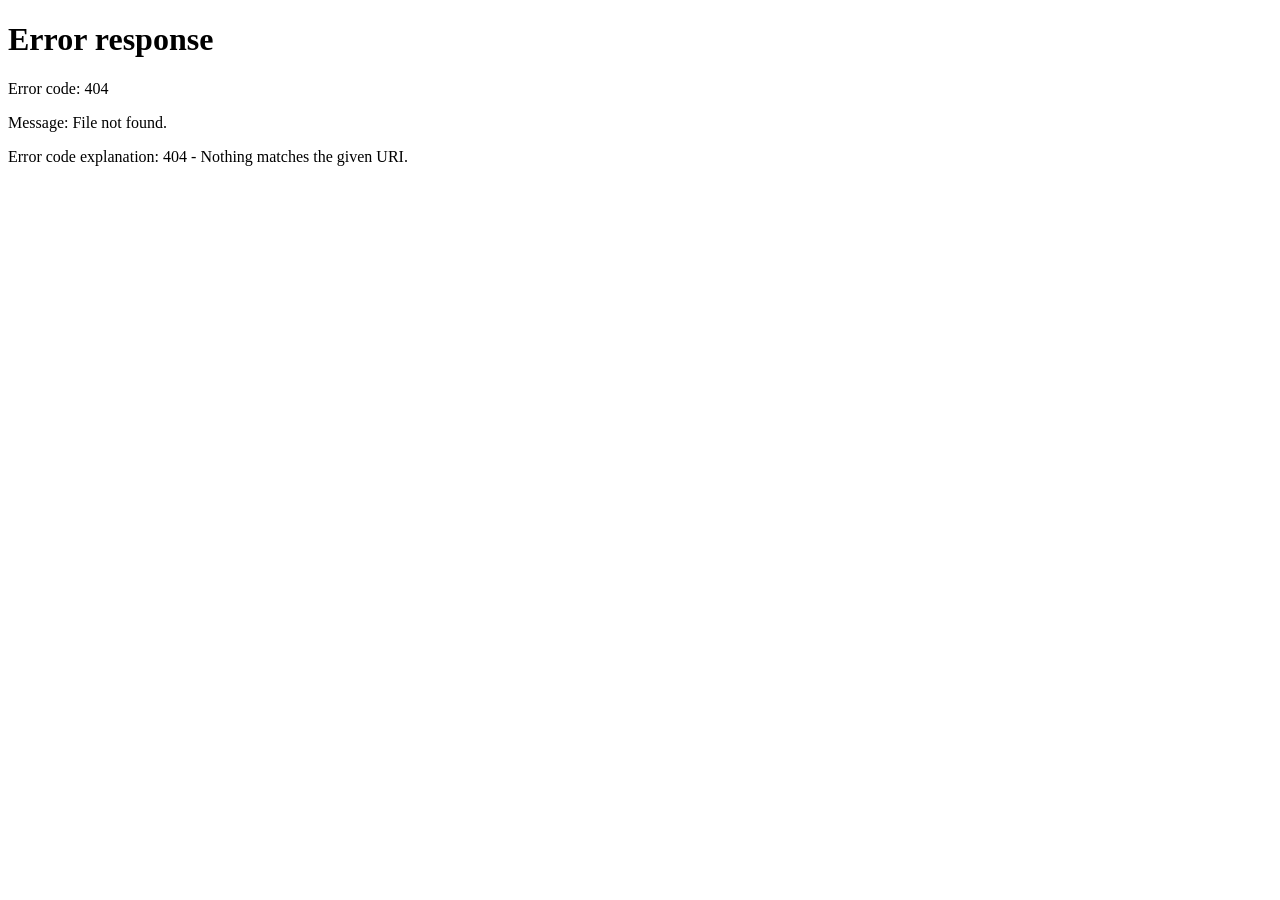
==== commit d4e6bcbc: "Bump feed cache after tracker updates" ====
--- a/index.html
+++ b/index.html
@@ -1,240 +1,2 @@
 <!doctype html>
-<html lang="en">
-<head>
-  <meta charset="utf-8">
-  <meta name="viewport" content="width=device-width,initial-scale=1,viewport-fit=cover">
-  <meta name="theme-color" content="#f4f0e8">
-  <meta http-equiv="Cache-Control" content="no-cache, no-store, must-revalidate">
-  <meta name="therealdealz-build" content="2026.09.19.35">
-  <meta name="description" content="TheReal_Dealz — swipe deals, compare verified retailer offers, save products, watch for price drops, and shop through verified affiliate links.">
-  <title>TheReal_Dealz — Deals, Price Comparison & Shopping Finds</title>
-  <link rel="preconnect" href="https://fonts.googleapis.com">
-  <link rel="preconnect" href="https://fonts.gstatic.com" crossorigin>
-  <link href="https://fonts.googleapis.com/css2?family=Inter:wght@400;500;600;700;800&family=Manrope:wght@600;700;800&display=swap" rel="stylesheet">
-  <link rel="stylesheet" href="styles.css?v=20260919-35">
-  <link rel="stylesheet" href="deals.css?v=20260919-35">
-</head>
-<body>
-  <div class="announcement">DEALS · PRICE COMPARISON · VERIFIED LINKS · NO FAKE URGENCY</div>
-
-  <header class="site-header">
-    <div class="header-inner">
-      <button class="brand nav-trigger" data-view="home" aria-label="Go home">TheReal_<span>Dealz</span></button>
-
-      <nav class="desktop-nav" aria-label="Main navigation">
-        <button class="nav-link active" data-view="home">Home</button>
-        <button class="nav-link" data-deal-anchor="dealSwipe">Deals</button>
-        <button class="nav-link" data-deal-anchor="dealCompare">Compare</button>
-        <button class="nav-link" data-view="trending">Trending</button>
-        <button class="nav-link" data-view="saved">Saved</button>
-      </nav>
-
-      <div class="header-actions">
-        <button class="icon-button nav-trigger" data-view="search" aria-label="Search">
-          <svg viewBox="0 0 24 24" aria-hidden="true"><circle cx="11" cy="11" r="6.5"></circle><path d="m16 16 4 4"></path></svg>
-        </button>
-        <button class="saved-button nav-trigger" data-view="saved" aria-label="Saved items">
-          <svg viewBox="0 0 24 24" aria-hidden="true"><path d="M20.8 4.7a5.6 5.6 0 0 0-7.9 0L12 5.6l-.9-.9a5.6 5.6 0 1 0-7.9 7.9L12 21l8.8-8.4a5.6 5.6 0 0 0 0-7.9Z"></path></svg>
-          <span class="saved-count" id="savedCount">0</span>
-        </button>
-      </div>
-    </div>
-  </header>
-
-  <main id="app">
-    <section class="view active" id="homeView" data-view-panel="home">
-      <div class="home-intro shell">
-        <div>
-          <p class="kicker">THE REAL DEALZ</p>
-          <h1>Deals worth stopping for,<br><span>in a feed built to shop.</span></h1>
-          <p class="intro-copy">Swipe through products we’re actively watching, compare verified retailer offers, save what you like, and jump straight to a purchase when you’re ready.</p>
-          <div class="hero-actions">
-            <button class="hero-primary" data-deal-anchor="dealSwipe">Start swiping deals ↓</button>
-            <button class="hero-secondary" data-deal-anchor="dealCompare">Compare a product</button>
-          </div>
-        </div>
-        <div class="intro-note">
-          <span class="pulse-dot"></span>
-          <div><strong>Deal feed updated as offers are verified.</strong><small>Cheapest-price claims only appear when comparable prices are current.</small></div>
-        </div>
-      </div>
-
-      <section class="deal-zone shell" id="dealSwipe" aria-labelledby="dealSwipeTitle">
-        <div class="deal-zone-head">
-          <div>
-            <p class="kicker">DEALZ SWIPE</p>
-            <h2 id="dealSwipeTitle">Scroll until something earns the stop.</h2>
-            <p>Built like a social feed: save it, watch the price, compare stores, share it, or buy it directly.</p>
-          </div>
-          <div class="deal-zone-note"><span class="pulse-dot"></span><strong>Every Buy button uses a verified retailer destination.</strong></div>
-        </div>
-        <div class="deal-swipe-stage">
-          <div class="deal-swipe-feed" id="dealSwipeFeed" aria-label="Swipeable deals feed"></div>
-          <div class="deal-swipe-hint">Scroll ↓</div>
-        </div>
-      </section>
-
-      <section class="compare-zone shell" id="dealCompare" aria-labelledby="dealCompareTitle">
-        <div class="compare-intro">
-          <p class="kicker">COMPARE PRICES</p>
-          <h2 id="dealCompareTitle">Before you buy it, check the stores.</h2>
-          <p>Search an exact product. We show every verified offer currently connected to TheReal_Dealz and only label a retailer “lowest verified” when the same exact variant has current comparable prices.</p>
-        </div>
-        <div class="compare-app">
-          <label class="deal-search" for="dealCompareSearch">
-            <svg viewBox="0 0 24 24" aria-hidden="true"><circle cx="11" cy="11" r="6.5"></circle><path d="m16 16 4 4"></path></svg>
-            <input id="dealCompareSearch" type="search" placeholder="Try AirPods 5, AirTag, Ring, Kindle..." autocomplete="off">
-          </label>
-          <div class="compare-quick" id="compareQuick"></div>
-          <div id="priceSourceStatus" class="price-source-status"></div>
-          <div id="dealCompareResults" class="deal-compare-results"></div>
-          <div class="compare-footnote">Verified API prices include a check time and remain subject to change at checkout. Amazon prices are only displayed from Amazon-served Product Links or an authorized Amazon API. Price-drop alerts exclude Amazon unless Amazon explicitly authorizes that functionality. Other connected retailer prices can trigger alerts.</div>
-        </div>
-      </section>
-
-      <div class="feed-controls-wrap">
-        <div class="feed-controls shell">
-          <div class="feed-tabs" role="tablist" aria-label="Feed mode">
-            <button class="feed-tab active" data-feed-mode="for-you">For You</button>
-            <button class="feed-tab" data-feed-mode="latest">Latest</button>
-          </div>
-          <div class="category-scroller" id="categoryScroller" aria-label="Feed categories"></div>
-        </div>
-      </div>
-
-      <div class="home-layout shell">
-        <section class="feed-column" aria-label="Main shopping feed">
-          <div id="featuredPost"></div>
-          <div id="feed" class="feed-stack"></div>
-          <div id="feedSentinel" class="feed-sentinel" aria-hidden="true"></div>
-          <div id="feedEnd" class="feed-end hidden">You’re caught up for now.</div>
-        </section>
-
-        <aside class="home-sidebar">
-          <div class="sidebar-card">
-            <div class="sidebar-heading"><span>Trending on TheReal_Dealz</span><button data-view="trending" class="text-link nav-trigger">See all</button></div>
-            <div id="sidebarTrending"></div>
-          </div>
-          <div class="sidebar-card soft">
-            <p class="sidebar-kicker">HOW WE PICK</p>
-            <h3>Useful beats viral.</h3>
-            <p>Trend signals tell us what people are noticing. They do not automatically turn a product into a recommendation.</p>
-            <button class="text-link open-post" data-post="how-we-pick">Read our approach →</button>
-          </div>
-          <div class="sidebar-card disclosure-card">
-            <strong>Affiliate disclosure</strong>
-            <p>As an Amazon Associate I earn from qualifying purchases. Some links on this site are affiliate links.</p>
-          </div>
-        </aside>
-      </div>
-    </section>
-
-    <section class="view shell page-view" id="trendingView" data-view-panel="trending">
-      <div class="page-head">
-        <div><p class="kicker">DISCOVER</p><h2>Trending on TheReal_Dealz</h2><p>What our current monitoring system is paying attention to — not a claim about universal sales rankings.</p></div>
-      </div>
-      <div id="trendingList" class="rank-list"></div>
-    </section>
-
-    <section class="view shell page-view" id="watchlistView" data-view-panel="watchlist">
-      <div class="page-head">
-        <div><p class="kicker">WATCHLIST</p><h2>Products we’re actively watching.</h2><p>Saved products and verified shopping destinations. API-backed prices refresh through the site price service; otherwise the retailer remains the source of truth.</p></div>
-      </div>
-      <div id="watchlistGrid" class="product-grid"></div>
-    </section>
-
-    <section class="view shell page-view" id="guidesView" data-view-panel="guides">
-      <div class="page-head">
-        <div><p class="kicker">BUYING GUIDES</p><h2>Know what you’re buying.</h2><p>Practical explainers and comparisons designed to help before you click “buy.”</p></div>
-      </div>
-      <div id="guidesFeed" class="feed-stack narrow"></div>
-    </section>
-
-    <section class="view shell page-view" id="categoriesView" data-view-panel="categories">
-      <div class="page-head">
-        <div><p class="kicker">BROWSE</p><h2>Shop by interest.</h2><p>Choose a category and jump straight into a filtered feed.</p></div>
-      </div>
-      <div id="categoryGrid" class="category-grid"></div>
-    </section>
-
-    <section class="view shell page-view search-page" id="searchView" data-view-panel="search">
-      <div class="search-shell">
-        <p class="kicker">SEARCH THE FEED</p>
-        <label class="search-box" for="siteSearch">
-          <svg viewBox="0 0 24 24" aria-hidden="true"><circle cx="11" cy="11" r="6.5"></circle><path d="m16 16 4 4"></path></svg>
-          <input id="siteSearch" type="search" placeholder="What are you looking for?" autocomplete="off">
-        </label>
-        <div class="search-suggestions">
-          <button data-query="iPhone 18">iPhone 18</button>
-                    <button data-query="AirTag">AirTags</button>
-          <button data-query="under $25">Under $25</button>
-          <button data-query="Kitchen">Kitchen</button>
-          <button data-query="Travel">Travel</button>
-          <button data-query="Smart Home">Smart Home</button>
-          <button data-query="Gift">Gift ideas</button>
-        </div>
-        <div id="searchResults" class="search-results"></div>
-      </div>
-    </section>
-
-    <section class="view shell page-view" id="savedView" data-view-panel="saved">
-      <div class="page-head">
-        <div><p class="kicker">YOUR LIST</p><h2>Saved for later.</h2><p>Saved locally on this device — no account required.</p></div>
-      </div>
-      <div id="savedContent"></div>
-    </section>
-
-    <section class="view shell page-view" id="moreView" data-view-panel="more">
-      <div class="page-head">
-        <div><p class="kicker">THE REAL DEALZ</p><h2>More</h2></div>
-      </div>
-      <div class="more-grid">
-        <button class="more-card nav-trigger" data-view="watchlist"><span>Track</span><strong>Watchlist</strong><small>Products we’re actively watching</small></button>
-        <button class="more-card nav-trigger" data-view="guides"><span>Learn</span><strong>Guides</strong><small>Comparisons and buying explainers</small></button>
-        <button class="more-card nav-trigger" data-view="categories"><span>Browse</span><strong>Categories</strong><small>Tech, Home, Kitchen, Travel & more</small></button>
-        <a class="more-card" href="https://www.tiktok.com/@the_realdealz" target="_blank" rel="noopener"><span>Follow</span><strong>TikTok</strong><small>@the_realdealz</small></a>
-        <a class="more-card" href="https://linktr.ee/TheReal_Dealz" target="_blank" rel="noopener"><span>Links</span><strong>All The Dealz</strong><small>Open Linktree</small></a>
-        <div class="more-card static"><span>Transparency</span><strong>Affiliate disclosure</strong><small>As an Amazon Associate I earn from qualifying purchases.</small></div>
-      </div>
-      <div class="about-panel">
-        <p class="kicker">ABOUT</p>
-        <h3>We filter the internet so you don’t have to.</h3>
-        <p>TheReal_Dealz is built around useful finds, timely shopping opportunities, and honest context. Viral does not automatically mean recommended, and an affiliate relationship does not replace verification.</p>
-      </div>
-    </section>
-  </main>
-
-  <nav class="mobile-nav" aria-label="Mobile navigation">
-    <button class="mobile-nav-item active" data-view="home">
-      <svg viewBox="0 0 24 24"><path d="m3 11 9-8 9 8"></path><path d="M5 10v10h14V10"></path></svg><span>Home</span>
-    </button>
-    <button class="mobile-nav-item" data-deal-anchor="dealSwipe">
-      <svg viewBox="0 0 24 24"><path d="M7 4h10l3 4-8 12L4 8Z"></path><path d="M8 8h8"></path></svg><span>Deals</span>
-    </button>
-    <button class="mobile-nav-item" data-deal-anchor="dealCompare">
-      <svg viewBox="0 0 24 24"><path d="M4 7h16"></path><path d="M4 17h16"></path><circle cx="9" cy="7" r="2"></circle><circle cx="15" cy="17" r="2"></circle></svg><span>Compare</span>
-    </button>
-    <button class="mobile-nav-item" data-view="saved">
-      <svg viewBox="0 0 24 24"><path d="M20.8 4.7a5.6 5.6 0 0 0-7.9 0L12 5.6l-.9-.9a5.6 5.6 0 1 0-7.9 7.9L12 21l8.8-8.4a5.6 5.6 0 0 0 0-7.9Z"></path></svg><span>Saved</span>
-    </button>
-    <button class="mobile-nav-item" data-view="more">
-      <svg viewBox="0 0 24 24"><circle cx="5" cy="12" r="1.5"></circle><circle cx="12" cy="12" r="1.5"></circle><circle cx="19" cy="12" r="1.5"></circle></svg><span>More</span>
-    </button>
-  </nav>
-
-  <div class="post-modal" id="postModal" aria-hidden="true">
-    <button class="modal-backdrop" data-close-modal aria-label="Close post"></button>
-    <article class="modal-sheet" role="dialog" aria-modal="true" aria-labelledby="modalTitle">
-      <button class="modal-close" data-close-modal aria-label="Close">×</button>
-      <div id="modalContent"></div>
-    </article>
-  </div>
-
-  <div class="toast" id="toast" role="status" aria-live="polite"></div>
-
-  <script src="image-fallback.js?v=20260919-35"></script>
-  <script src="data/posts.js?v=20260919-35"></script>
-  <script src="app.js?v=20260919-35"></script>
-  <script src="deals.js?v=20260919-35"></script>
-</body>
-</html>+<html lang="en"><head><meta charset="utf-8"><meta http-equiv="refresh" content="0; url=./index-v2.html"><meta name="therealdealz-build" content="2026.09.21.37"><title>TheReal_Dealz</title></head><body><script>location.replace('./index-v2.html');</script></body></html>
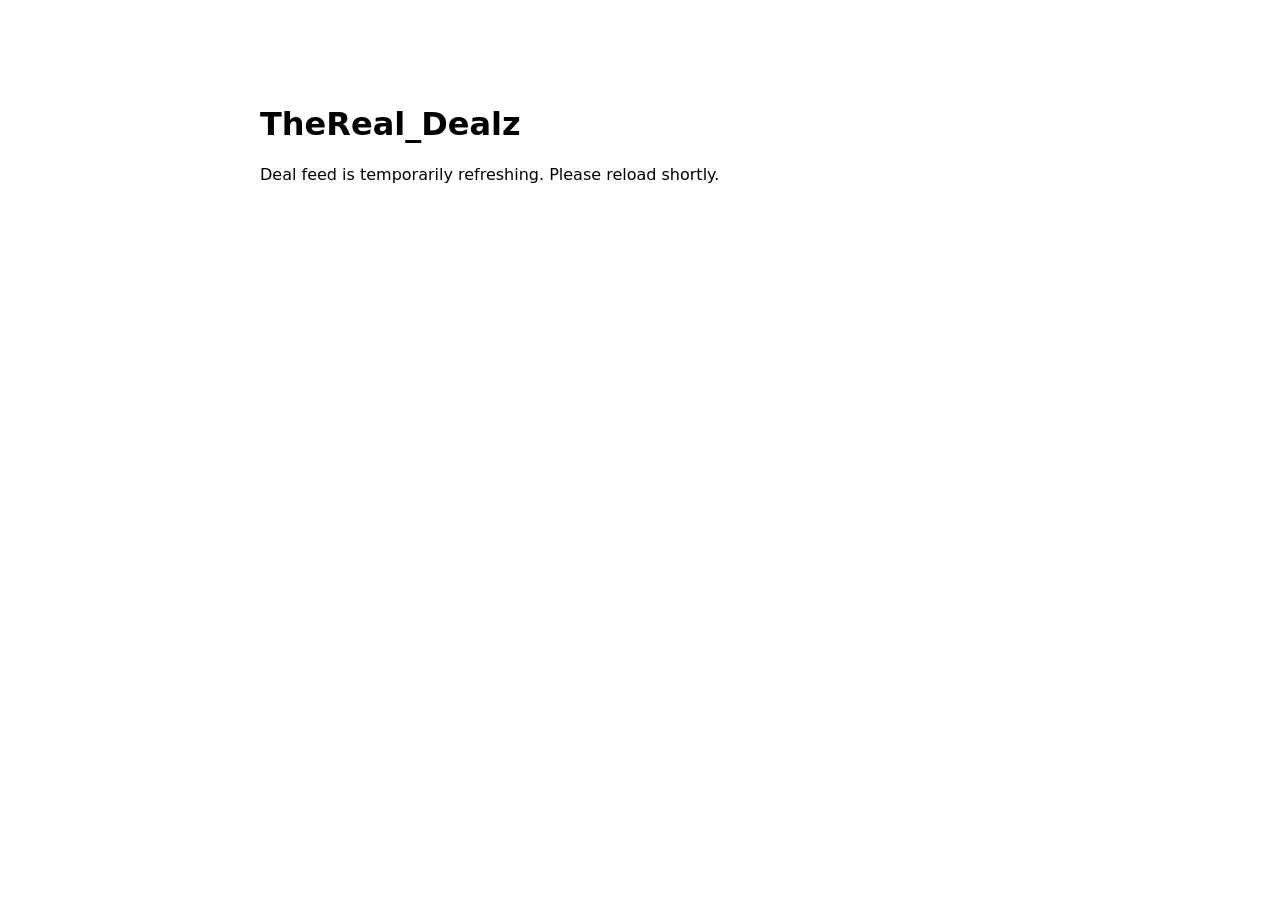
==== commit 03935dd8: "Restore homepage and refresh feed cache" ====
--- a/index.html
+++ b/index.html
@@ -1,2 +1 @@
-<!doctype html>
-<html lang="en"><head><meta charset="utf-8"><meta http-equiv="refresh" content="0; url=./index-v2.html"><meta name="therealdealz-build" content="2026.09.21.37"><title>TheReal_Dealz</title></head><body><script>location.replace('./index-v2.html');</script></body></html>+<!doctype html><html lang="en"><head><meta charset="utf-8"><meta name="viewport" content="width=device-width,initial-scale=1"><meta name="therealdealz-build" content="2026.09.21.38"><title>TheReal_Dealz</title></head><body><script>(async()=>{try{let h=await fetch('https://raw.githubusercontent.com/Bargain-Depot/TheRealDealz/33301b6383f3a83d1c59877f0e392c2bd9b130d7/index.html',{cache:'no-store'}).then(r=>{if(!r.ok)throw Error(r.status);return r.text()});h=h.replaceAll('data/posts.js?v=20260919-36','data/posts.js?v=20260921-38').replace('therealdealz-build\" content=\"2026.09.19.36','therealdealz-build\" content=\"2026.09.21.38');document.open();document.write(h);document.close()}catch(e){document.body.innerHTML='<main style="max-width:760px;margin:60px auto;padding:24px;font-family:system-ui"><h1>TheReal_Dealz</h1><p>Deal feed is temporarily refreshing. Please reload shortly.</p></main>'}})();</script></body></html>
